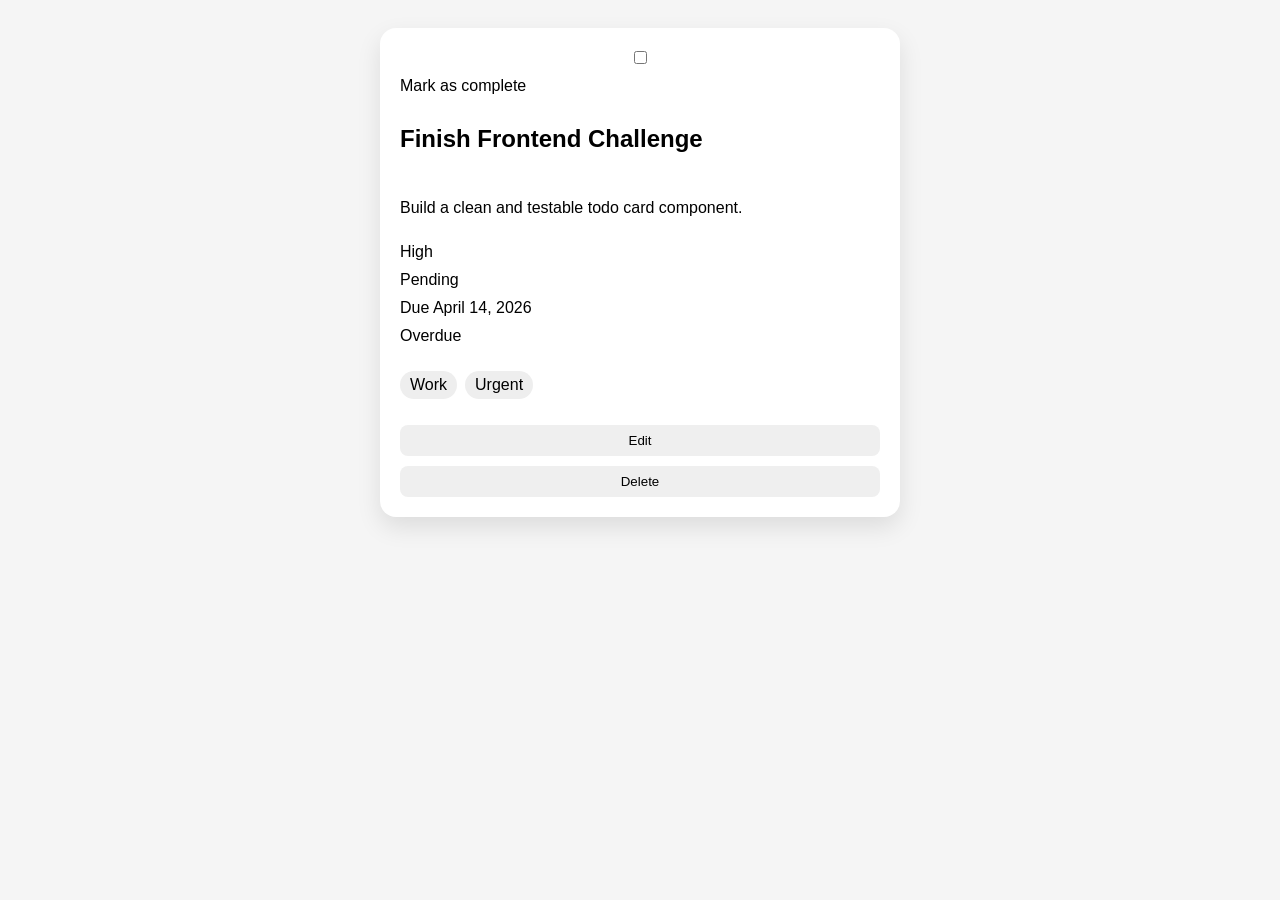
==== index.html @ 9b79f7f6 "Add files via upload" ====
<!DOCTYPE html>
<html lang="en">
<head>
  <meta charset="UTF-8">
  <meta name="viewport" content="width=device-width, initial-scale=1.0">
  <title>Todo Card</title>
  <link rel="stylesheet" href="./style.css">
</head>

<body>

<article data-testid="test-todo-card" class="card">

  <!-- Checkbox (ACCESSIBLE FIXED) -->
  <input id="todo-check" type="checkbox" data-testid="test-todo-complete-toggle">
  <label for="todo-check">Mark as complete</label>

  <!-- Title -->
  <h2 data-testid="test-todo-title">Finish Frontend Challenge</h2>

  <!-- Description -->
  <p data-testid="test-todo-description">
    Build a clean and testable todo card component.
  </p>

  <!-- Priority -->
  <span data-testid="test-todo-priority">High</span>

  <!-- Status -->
  <span data-testid="test-todo-status">Pending</span>

  <!-- Due Date (CONSISTENT) -->
  <time data-testid="test-todo-due-date" datetime="2026-03-01T18:00:00Z">
    Due April 14, 2026
  </time>

  <!-- Time Remaining -->
  <div data-testid="test-todo-time-remaining">Calculating...</div>

  <!-- Tags -->
  <ul data-testid="test-todo-tags">
    <li data-testid="test-todo-tag-work">Work</li>
    <li data-testid="test-todo-tag-urgent">Urgent</li>
  </ul>

  <!-- Buttons -->
  <button data-testid="test-todo-edit-button">Edit</button>
  <button data-testid="test-todo-delete-button">Delete</button>

</article>

<script>
const timeEl = document.querySelector('[data-testid="test-todo-time-remaining"]');
const dueDate = new Date("2026-03-01T18:00:00Z");

function updateTime() {
  const now = new Date();
  const diff = dueDate - now;

  const hours = Math.floor(diff / (1000 * 60 * 60));
  const days = Math.floor(hours / 24);

  if (diff < 0) {
    timeEl.textContent = "Overdue";
  } else if (diff < 1000 * 60) {
    timeEl.textContent = "Due now!";
  } else if (hours < 24) {
    timeEl.textContent = `Due in ${hours} hours`;
  } else {
    timeEl.textContent = `Due in ${days} days`;
  }
}

updateTime();
// optional but safe
setInterval(updateTime, 60000);
</script>

<script>
const checkbox = document.querySelector('[data-testid="test-todo-complete-toggle"]');
const title = document.querySelector('[data-testid="test-todo-title"]');
const status = document.querySelector('[data-testid="test-todo-status"]');

checkbox.addEventListener("change", () => {
  if (checkbox.checked) {
    title.classList.add("completed");
    status.textContent = "Done";
  } else {
    title.classList.remove("completed");
    status.textContent = "Pending";
  }
});

document.querySelector('[data-testid="test-todo-edit-button"]')
  .addEventListener("click", () => console.log("edit clicked"));

document.querySelector('[data-testid="test-todo-delete-button"]')
  .addEventListener("click", () => alert("Delete clicked"));
</script>

</body>
</html>
---- style.css ----
body {
  font-family: Arial, sans-serif;
  background: #f5f5f5;
  display: flex;
  justify-content: center;
  padding: 20px;
}

.card {
  width: 100%;
  max-width: 480px;
  background: white;
  padding: 20px;
  border-radius: 16px;
  box-shadow: 0 10px 25px rgba(0,0,0,0.1);
  display: flex;
  flex-direction: column;
  gap: 10px;
}

ul {
  display: flex;
  flex-wrap: wrap;
  gap: 8px;
  padding: 0;
  list-style: none;
}

li {
  background: #eee;
  padding: 5px 10px;
  border-radius: 20px;
}

button {
  padding: 8px;
  border: none;
  border-radius: 8px;
  cursor: pointer;
}

button:focus,
input:focus {
  outline: 2px solid purple;
}

.completed {
  text-decoration: line-through;
  opacity: 0.6;
}
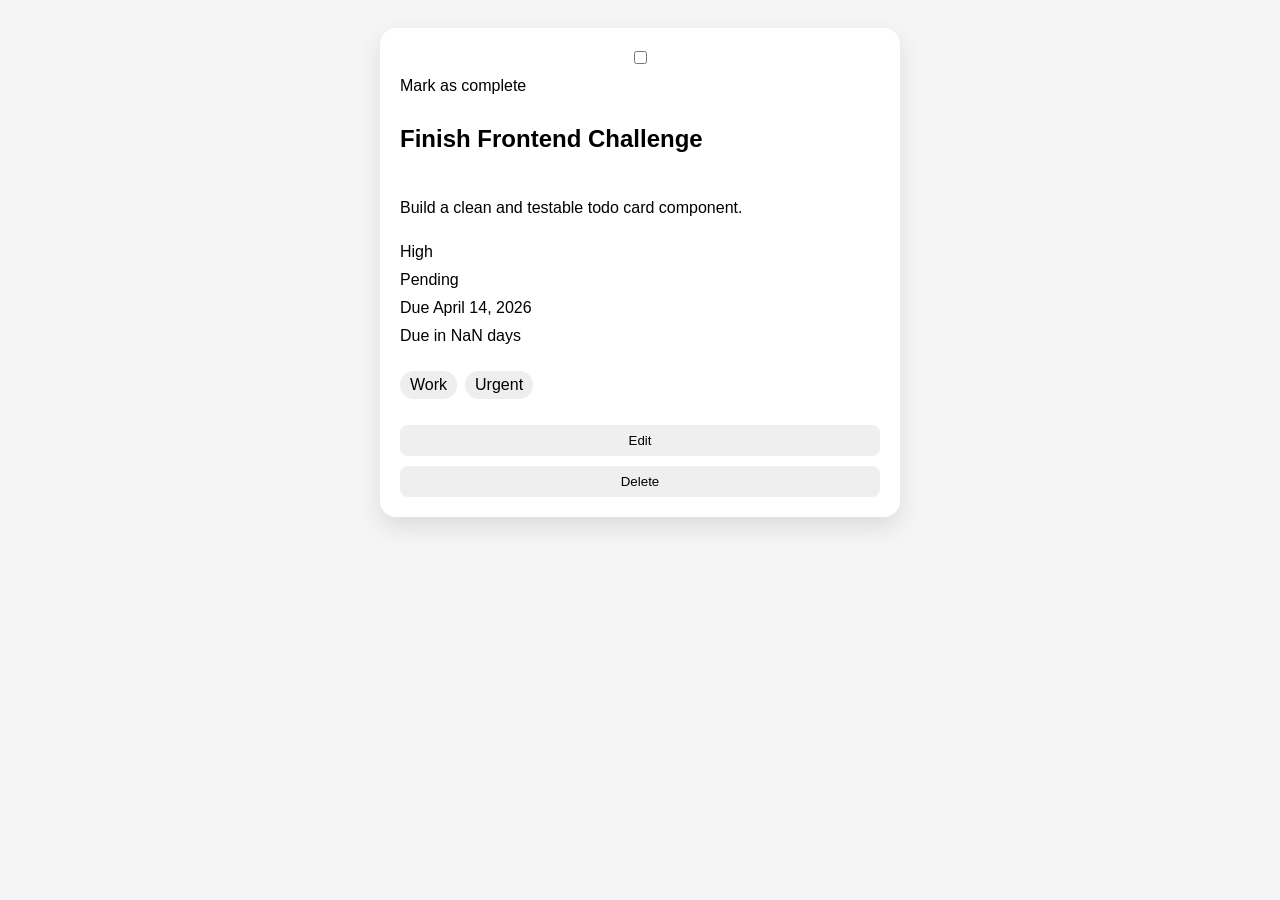
==== commit 63746782: "Add files via upload" ====
--- a/index.html
+++ b/index.html
@@ -30,7 +30,7 @@
   <span data-testid="test-todo-status">Pending</span>
 
   <!-- Due Date (CONSISTENT) -->
-  <time data-testid="test-todo-due-date" datetime="2026-03-01T18:00:00Z">
+  <time data-testid="test-todo-due-date" datetime="2026-04-014T18:00:00Z">
     Due April 14, 2026
   </time>
 
@@ -51,7 +51,7 @@
 
 <script>
 const timeEl = document.querySelector('[data-testid="test-todo-time-remaining"]');
-const dueDate = new Date("2026-03-01T18:00:00Z");
+const dueDate = new Date("2026-04-014T18:00:00Z");
 
 function updateTime() {
   const now = new Date();
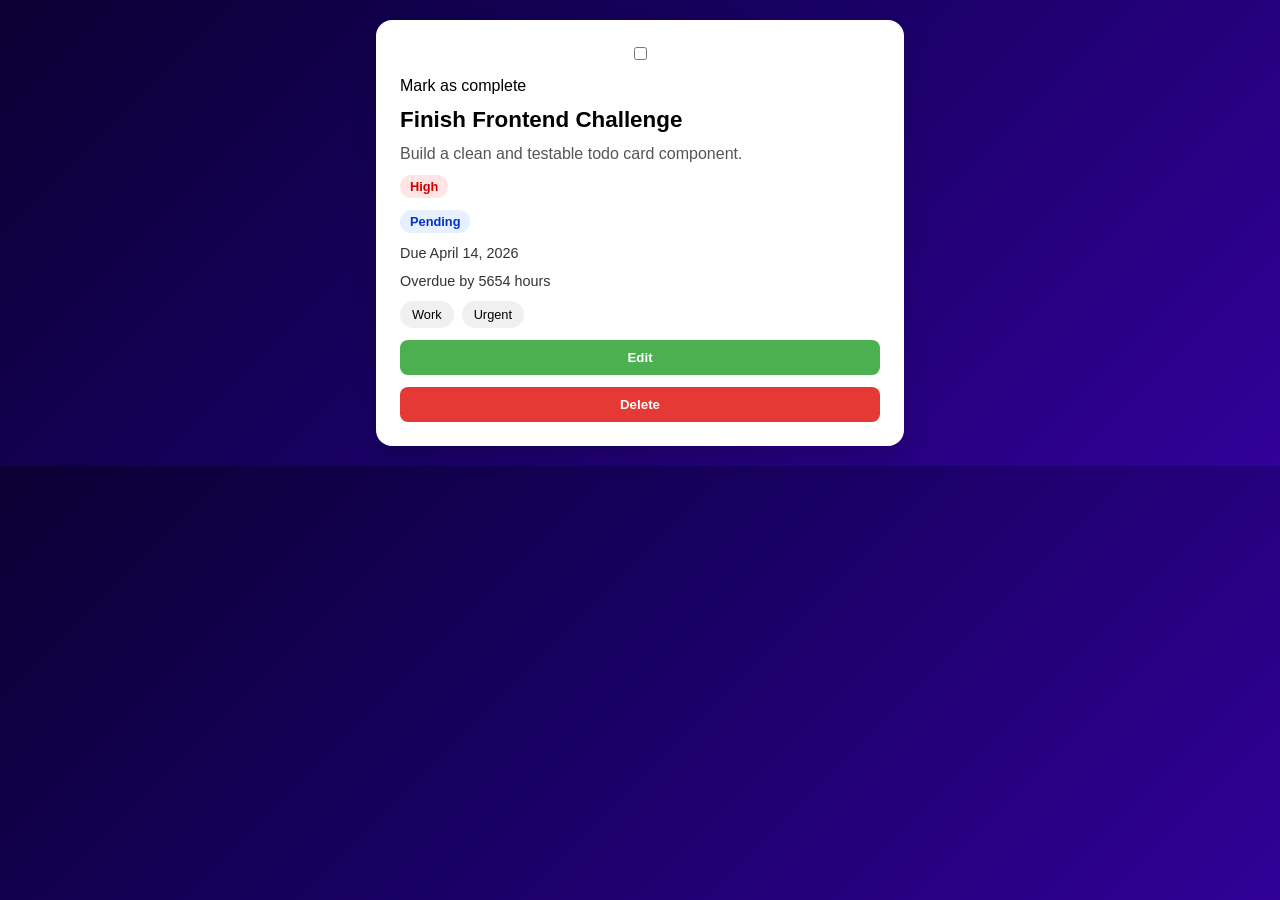
==== commit 8b192e89: "Add files via upload" ====
--- a/index.html
+++ b/index.html
@@ -1,4 +1,5 @@
 <!DOCTYPE html>
+
 <html lang="en">
 <head>
   <meta charset="UTF-8">
@@ -9,70 +10,104 @@
 
 <body>
 
+
+  <div class="bubbles">
+  <span></span>
+  <span></span>
+  <span></span>
+  <span></span>
+  <span></span>
+  <span></span>
+</div>
+
+
 <article data-testid="test-todo-card" class="card">
 
-  <!-- Checkbox (ACCESSIBLE FIXED) -->
-  <input id="todo-check" type="checkbox" data-testid="test-todo-complete-toggle">
-  <label for="todo-check">Mark as complete</label>
+  <!-- Checkbox -->
+
+<input 
+ id="todo-check" 
+ type="checkbox" 
+ data-testid="test-todo-complete-toggle"> <label for="todo-check">Mark as complete</label>
 
   <!-- Title -->
+
   <h2 data-testid="test-todo-title">Finish Frontend Challenge</h2>
 
   <!-- Description -->
+
   <p data-testid="test-todo-description">
     Build a clean and testable todo card component.
   </p>
 
   <!-- Priority -->
-  <span data-testid="test-todo-priority">High</span>
+
+<span 
+ data-testid="test-todo-priority" 
+ aria-label="Priority: High">
+High </span>
 
   <!-- Status -->
-  <span data-testid="test-todo-status">Pending</span>
 
-  <!-- Due Date (CONSISTENT) -->
-  <time data-testid="test-todo-due-date" datetime="2026-04-014T18:00:00Z">
-    Due April 14, 2026
-  </time>
+<span 
+ data-testid="test-todo-status" 
+ aria-label="Status: Pending">
+Pending </span>
+
+  <!-- Due Date -->
+
+<time 
+ data-testid="test-todo-due-date" 
+ datetime="2026-04-14T18:00:00Z">
+Due April 14, 2026 </time>
 
   <!-- Time Remaining -->
-  <div data-testid="test-todo-time-remaining">Calculating...</div>
+
+<time 
+ data-testid="test-todo-time-remaining" 
+ aria-live="polite">
+Calculating... </time>
 
   <!-- Tags -->
+
   <ul data-testid="test-todo-tags">
     <li data-testid="test-todo-tag-work">Work</li>
     <li data-testid="test-todo-tag-urgent">Urgent</li>
   </ul>
 
   <!-- Buttons -->
-  <button data-testid="test-todo-edit-button">Edit</button>
-  <button data-testid="test-todo-delete-button">Delete</button>
+
+<button data-testid="test-todo-edit-button">Edit</button> <button data-testid="test-todo-delete-button">Delete</button>
 
 </article>
 
 <script>
 const timeEl = document.querySelector('[data-testid="test-todo-time-remaining"]');
-const dueDate = new Date("2026-04-014T18:00:00Z");
+const dueDate = new Date("2026-04-14T18:00:00Z");
 
 function updateTime() {
   const now = new Date();
   const diff = dueDate - now;
 
+  const minutes = Math.floor(diff / (1000 * 60));
   const hours = Math.floor(diff / (1000 * 60 * 60));
   const days = Math.floor(hours / 24);
 
   if (diff < 0) {
-    timeEl.textContent = "Overdue";
+    const overdueHours = Math.abs(hours);
+    timeEl.textContent = `Overdue by ${overdueHours} hour${overdueHours !== 1 ? "s" : ""}`;
   } else if (diff < 1000 * 60) {
     timeEl.textContent = "Due now!";
   } else if (hours < 24) {
-    timeEl.textContent = `Due in ${hours} hours`;
+    timeEl.textContent = `Due in ${hours} hour${hours !== 1 ? "s" : ""}`;
+  } else if (days === 1) {
+    timeEl.textContent = "Due tomorrow";
   } else {
     timeEl.textContent = `Due in ${days} days`;
   }
 }
 
 updateTime();
-// optional but safe
 setInterval(updateTime, 60000);
 </script>
 
@@ -83,20 +118,25 @@
 
 checkbox.addEventListener("change", () => {
   if (checkbox.checked) {
-    title.classList.add("completed");
+    title.style.textDecoration = "line-through";
     status.textContent = "Done";
+    status.setAttribute("aria-label", "Status: Done");
   } else {
-    title.classList.remove("completed");
+    title.style.textDecoration = "none";
     status.textContent = "Pending";
+    status.setAttribute("aria-label", "Status: Pending");
   }
 });
 
 document.querySelector('[data-testid="test-todo-edit-button"]')
-  .addEventListener("click", () => console.log("edit clicked"));
+  .addEventListener("click", () => {
+    console.log("edit clicked");
+    alert("Edit feature coming soon!");
+  });
 
 document.querySelector('[data-testid="test-todo-delete-button"]')
   .addEventListener("click", () => alert("Delete clicked"));
 </script>
 
 </body>
-</html>+</html>
--- a/style.css
+++ b/style.css
@@ -1,50 +1,207 @@
 body {
   font-family: Arial, sans-serif;
-  background: #f5f5f5;
+  background: linear-gradient(135deg, #0a0033, #1a0066, #330099);
   display: flex;
   justify-content: center;
   padding: 20px;
-}
-
+  margin: 0;
+}
+
+/* Card */
 .card {
-  width: 100%;
-  max-width: 480px;
-  background: white;
-  padding: 20px;
-  border-radius: 16px;
-  box-shadow: 0 10px 25px rgba(0,0,0,0.1);
-  display: flex;
-  flex-direction: column;
-  gap: 10px;
-}
-
+width: 100%;
+max-width: 480px;
+background: #ffffff;
+padding: 20px;
+border-radius: 16px;
+box-shadow: 0 10px 25px rgba(0,0,0,0.15);
+display: flex;
+flex-direction: column;
+gap: 12px;
+}
+
+/* Title */
+h2 {
+margin: 0;
+font-size: 1.4rem;
+}
+
+/* Description */
+p {
+margin: 0;
+color: #555;
+}
+
+/* Priority badge */
+[data-testid="test-todo-priority"] {
+display: inline-block;
+padding: 4px 10px;
+border-radius: 20px;
+font-size: 0.8rem;
+font-weight: bold;
+background: #ffe5e5;
+color: #d00000;
+width: fit-content;
+}
+
+/* Status badge */
+[data-testid="test-todo-status"] {
+display: inline-block;
+padding: 4px 10px;
+border-radius: 20px;
+font-size: 0.8rem;
+font-weight: bold;
+background: #e6f0ff;
+color: #0033cc;
+width: fit-content;
+}
+
+/* Time + date */
+time {
+font-size: 0.9rem;
+color: #333;
+}
+
+/* Tags */
 ul {
-  display: flex;
-  flex-wrap: wrap;
-  gap: 8px;
-  padding: 0;
-  list-style: none;
+display: flex;
+flex-wrap: wrap;
+gap: 8px;
+padding: 0;
+margin: 0;
+list-style: none;
 }
 
 li {
-  background: #eee;
-  padding: 5px 10px;
-  border-radius: 20px;
-}
-
+background: #f0f0f0;
+padding: 6px 12px;
+border-radius: 20px;
+font-size: 0.8rem;
+}
+
+/* Buttons */
 button {
-  padding: 8px;
-  border: none;
-  border-radius: 8px;
-  cursor: pointer;
-}
-
+padding: 10px;
+border: none;
+border-radius: 8px;
+cursor: pointer;
+font-weight: bold;
+transition: 0.2s ease;
+}
+
+/* Edit button */
+[data-testid="test-todo-edit-button"] {
+background: #4caf50;
+color: white;
+}
+
+[data-testid="test-todo-edit-button"]:hover {
+background: #43a047;
+}
+
+/* Delete button */
+[data-testid="test-todo-delete-button"] {
+background: #e53935;
+color: white;
+}
+
+[data-testid="test-todo-delete-button"]:hover {
+background: #c62828;
+}
+
+/* Focus states (ACCESSIBILITY) */
 button:focus,
 input:focus {
-  outline: 2px solid purple;
-}
-
+outline: 2px solid purple;
+outline-offset: 2px;
+}
+
+/* Completed state */
 .completed {
-  text-decoration: line-through;
-  opacity: 0.6;
+text-decoration: line-through;
+opacity: 0.6;
+}
+
+/* Checkbox spacing */
+input[type="checkbox"] {
+margin-bottom: 5px;
+}
+
+/* Responsive spacing tweak */
+@media (min-width: 768px) {
+.card {
+padding: 24px;
+}
+}
+
+
+
+/* BUBBLE CONTAINER */
+.bubbles {
+  position: fixed;
+  top: 0;
+  left: 0;
+  width: 100%;
+  height: 100%;
+  overflow: hidden;
+  z-index: -1;
+}
+
+/* INDIVIDUAL BUBBLES */
+.bubbles span {
+  position: absolute;
+  bottom: -100px;
+  width: 40px;
+  height: 40px;
+  background: rgb(200, 180, 255); /* lavender vibe 👀 */
+  border-radius: 50%;
+  animation: rise 12s infinite ease-in;
+}
+
+/* RANDOM POSITIONS */
+.bubbles span:nth-child(1) {
+  left: 10%;
+  width: 30px;
+  height: 30px;
+  animation-duration: 10s;
+}
+.bubbles span:nth-child(2) {
+  left: 25%;
+  animation-duration: 14s;
+}
+.bubbles span:nth-child(3) {
+  left: 40%;
+  width: 20px;
+  height: 20px;
+  animation-duration: 8s;
+}
+.bubbles span:nth-child(4) {
+  left: 60%;
+  animation-duration: 16s;
+}
+.bubbles span:nth-child(5) {
+  left: 75%;
+  width: 25px;
+  height: 25px;
+  animation-duration: 11s;
+}
+.bubbles span:nth-child(6) {
+  left: 90%;
+  animation-duration: 13s;
+}
+
+/* ANIMATION */
+@keyframes rise {
+  0% {
+    transform: translateY(0) scale(1);
+    opacity: 0.5;
+  }
+  100% {
+    transform: translateY(-110vh) scale(1.2);
+    opacity: 0;
+  }
+}
+
+.bubbles span {
+  backdrop-filter: blur(4px);
 }
